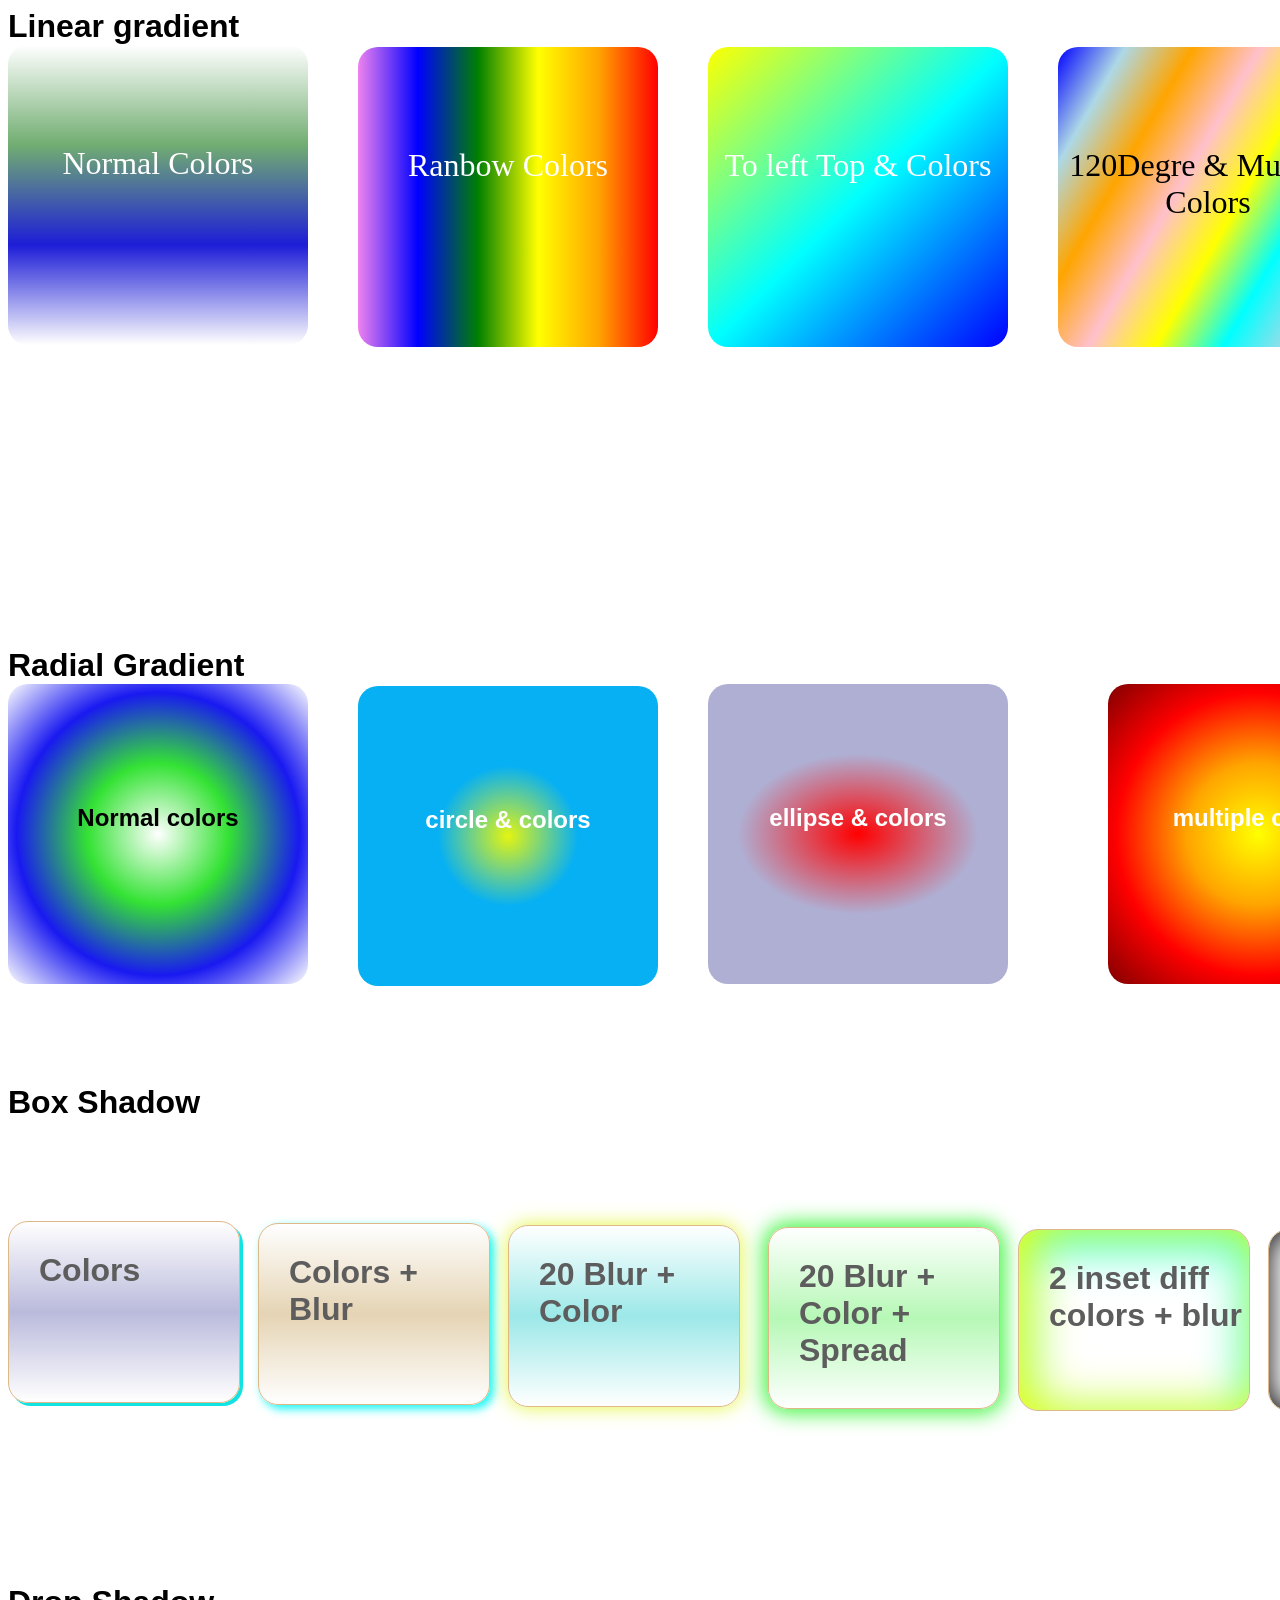
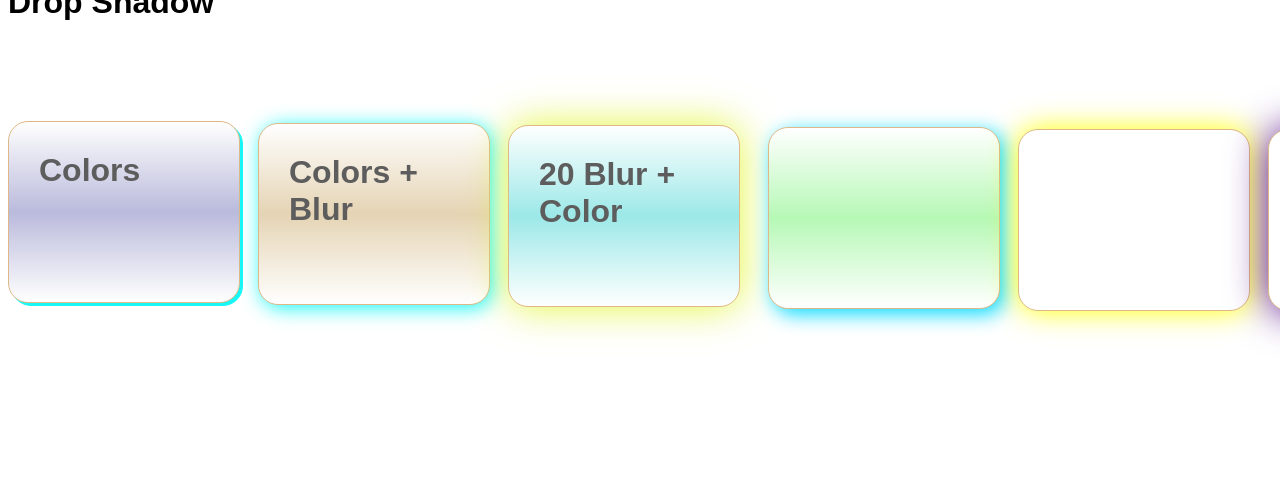
==== index.html @ 3f320458 "add index & style This is important adding" ====
<!DOCTYPE html>
<html lang="en">
<head>
  <meta charset="UTF-8">
  <meta name="viewport" content="width=device-width, initial-scale=1.0">
  <title>Css Gradient</title>
  <link rel="stylesheet" href="./style.css">
</head>
<body >
  <section class="section-1">
<label for="" id="lbl-1">Linear gradient</label>
<div id="lg1">Normal Colors </div>
 <div id="lg2">Ranbow Colors </div>
 <div id="lg3"> To left Top & Colors </div>
 <div id="lg4">120Degre & Multiple Colors</div>
  </section>
<section class="section-2">
  <label for=""  id="lbl-2">Radial Gradient</label>
  <div id="Rl1"><h1>Normal colors </h1></div>
<div id="Rl2"><h1>circle & colors</h1></div>
<div id="Rl3"><h1>ellipse & colors</h1></div>
<div id="Rl4"><h1>multiple colors</h1></div>

<section class="box-shadow">
  <label for="" id="lbl-3">Box Shadow</label>
<div id="shadow-1"> Colors</div>
<div id="shadow-2"> Colors + Blur </div>
<div id="shadow-3"> 20 Blur + Color</div>
<div id="shadow-4">20 Blur + Color + Spread</div>
<div id="shadow-5"> 2 inset diff colors + blur</div>
<div id="shadow-6"> 1 inset + blur + <br>color</div>

</section>
<section class="drop-shadow">
<label for="" id="lbl-4">  Drop Shadow</label>
<div id="D-shadow-1">Colors</div>
<div id="D-shadow-2"> Colors + Blur </div>
<div id="D-shadow-3">20 Blur + Color</div>
<div id="D-shadow-4"></div>
<div id="D-shadow-5"></div>
<div id="D-shadow-6"></div>
</section>
</section>
</body>
</html>
---- style.css ----
#lg1{
    background-color: black;
    width: 300px;
    height: 200px;
    text-align: center;
    color: white;
    padding-top: 100px;
    font-size: xx-large;
    border-radius: 20px;

    margin-bottom: 50px;
background-image: linear-gradient(white, rgb(113, 173, 113) ,rgb(29, 29, 215),white);
/* box-shadow:7px 7px  rgb(21, 233, 233); */
}
#lg2{
    background-color: black;
    width: 300px;
    height: 200px;
    text-align: center;
    color: white;
        font-size: xx-large;
border-radius: 20px;

    padding-top: 100px;
    margin-left: 350px;
    margin-top: -348px;
    background-image: linear-gradient(to left, red , orange,yellow,green,blue,violet);
/* box-shadow: 0px 0px 20px 10px rgb(19, 242, 242); */
}
#lg3{
   background-color: black;
    width: 300px;
    height: 200px;
    text-align: center;
    color: white;
        font-size: xx-large;
color: white;
    padding-top: 100px;
    margin-left: 700px;
    margin-top: -300px;
    background-image: linear-gradient(to left top,blue ,aqua, yellow);
/* box-shadow: 1px 5px 20px  5px rgb(221, 41, 161); */
border-radius: 20px;
}
#lg4{
   
 background-color: black;
    width: 300px;
    height: 200px;
    text-align: center;
    color: white;
        font-size: xx-large;
        color: black;
        border-radius: 20px;



    padding-top: 100px;
    margin-left: 1050px;
    margin-top: -300px;
    background-image: linear-gradient(120deg, blue,lightblue,orange,pink,yellow,aqua,lightblue,blue);
/* box-shadow: 1px 8px 20px  20px rgb(41, 191, 221); */

}

.section-2{
    margin-top: 300px;
}
#Rl1{
background-color: black;
    width: 300px;
    height: 200px;
    text-align: center;
    padding-top: 100px;
    margin-bottom: 50px;
    color: black;
    border-radius: 20px;

font-family: arial;
background-image: radial-gradient(white  ,rgb(52, 226, 52),rgb(25, 25, 241),white);
}
#Rl2{
background-color: black;
    width: 300px;
    height: 200px;
    text-align: center;
    color: white;
    border-radius: 20px;

    padding-top: 100px;
    margin-left: 350px;
    margin-top: -348px;
    font-family: arial;
    background-image:radial-gradient(circle 70px,rgb(228, 244, 16),rgb(7, 176, 243))


}
#Rl3{
background-color: black;
    width: 300px;
    height: 200px;
    text-align: center;
    color: white;
    border-radius: 20px;

    padding-top: 100px;
    margin-left: 700px;
    margin-top: -302px;
    font-family: arial;
        background-image:radial-gradient(ellipse 120px 80px ,red,rgb(175, 175, 211))



}
#Rl4{
background-color: black;
    width: 300px;
    height: 200px;
    text-align: center;
    border-radius: 20px;

    color: white;
    padding-top: 100px;
    margin-left: 1100px;
    margin-top: -300px;
    font-family: arial;
    background-image:radial-gradient(yellow,orange ,red , maroon)


}
.box-shadow{
    margin-bottom: 100px;
    background-image: url(./asset/images/img-2/about.png);
    height: 400px;
    margin-top: 100px;
}
#shadow-1{
    width: 200px;
    height: 150px;
background-image: linear-gradient(white,rgb(186, 186, 220),white);
    border: 1px solid burlywood;
    margin-top: 100px;
   margin-left: 0px;
   border-radius: 20px;
   box-shadow: 3px 3px rgb(17, 227, 227);
padding-top: 30px;
padding-left: 30px;
font-size: xx-large;
font-family: arial;
font-weight: 900;
color: rgb(94, 93, 93);
}
#shadow-2{
    width: 200px;
    height: 150px;
background-image: linear-gradient(white,rgb(229, 212, 180),white);
    border: 1px solid burlywood;
    margin-top: 100px;
   margin-left: 250px;
   border-radius: 20px;
   margin-top: -180px;
   box-shadow: 4px 4px 10px rgb(24, 246, 246);
   padding-top: 30px;
padding-left: 30px;
font-size: xx-large;
font-family: arial;
font-weight: 900;
color: rgb(94, 93, 93);


}
#shadow-3{
    width: 200px;
    height: 150px;
background-image: linear-gradient(white,rgb(156, 232, 232),white);
box-shadow: 0px 0px 20px rgb(227, 246, 60);
    border: 1px solid burlywood;
    margin-top: 100px;
   margin-left: 500px;
   border-radius: 20px;
   margin-top: -180px;
   padding-top: 30px;
padding-left: 30px;
font-size: xx-large;
font-family: arial;
font-weight: 900;
color: rgb(94, 93, 93);


}
#shadow-4{
    width: 200px;
    height: 150px;
background-image: linear-gradient(white,rgb(182, 248, 182),white);
    border: 1px solid burlywood;
    margin-top: 100px;
    box-shadow: 0px 0px 20px 5px rgb(76, 245, 76);
   margin-left: 760px;
   border-radius: 20px;
   margin-top: -180px;
   padding-top: 30px;
padding-left: 30px;
font-size: xx-large;
font-family: arial;
font-weight: 900;
color: rgb(94, 93, 93);


}
#shadow-5{
    width: 200px;
    height: 150px;
/* background-image: linear-gradient(white,rgb(248, 182, 237),white); */
    border: 1px solid burlywood;
    margin-top: 100px;
   margin-left: 1010px;
   border-radius: 20px;
   margin-top: -180px;
   background-color: white;
   box-shadow: inset 10px 0px 50px rgb(255, 255, 0), inset 0px 15px 50px rgb(0, 255, 255);
   padding-top: 30px;
padding-left: 30px;
font-size: xx-large;
font-family: arial;
font-weight: 900;
color: rgb(94, 93, 93);


}
#shadow-6{
    width: 200px;
    height: 150px;
/* background-image: linear-gradient(white,rgb(248, 198, 182),white); */
   background-color: white;    
   border: 1px solid burlywood;
   margin-top: 100px;
   margin-left: 1260px;
   border-radius: 20px;
   margin-top: -182px;
   box-shadow: inset 0px 0px 30px black;
   padding-top: 30px;
padding-left: 30px;
font-size: xx-large;
font-family: arial;
font-weight: 900;
color: rgb(94, 93, 93);


}
.drop-shadow{
    margin-bottom: 100px;
    background-image: url(./asset/images/img-2/about.png);
    height: 400px;
}
#D-shadow-1{
     width: 200px;
    height: 150px;
background-image: linear-gradient(white,rgb(186, 186, 220),white);
    border: 1px solid burlywood;
    margin-top: 100px;
   margin-left: 0px;
   border-radius: 20px;
padding-top: 30px;
padding-left: 30px;
font-size: xx-large;
font-family: arial;
font-weight: 900;
color: rgb(94, 93, 93);
   filter:drop-shadow(3px 3px  rgb(24, 246, 246)) ;

}
#D-shadow-2{
    width: 200px;
    height: 150px;
background-image: linear-gradient(white,rgb(229, 212, 180),white);
    border: 1px solid burlywood;
    margin-top: 100px;
   margin-left: 250px;
   border-radius: 20px;
   margin-top: -180px;
   padding-top: 30px;
padding-left: 30px;
font-size: xx-large;
font-family: arial;
font-weight: 900;
color: rgb(94, 93, 93);
filter: drop-shadow(3px 3px 10px rgb(24,246,246));


}
#D-shadow-3{
    width: 200px;
    height: 150px;
background-image: linear-gradient(white,rgb(156, 232, 232),white);
    border: 1px solid burlywood;
    margin-top: 100px;
   margin-left: 500px;
   border-radius: 20px;
   margin-top: -180px;
   padding-top: 30px;
padding-left: 30px;
font-size: xx-large;
font-family: arial;
font-weight: 900;
color: rgb(94, 93, 93);
filter: drop-shadow( 0px 0px 20px rgb(227, 246, 60));



}
#D-shadow-4{
    width: 200px;
    height: 150px;
background-image: linear-gradient(white,rgb(182, 248, 182),white);
    border: 1px solid burlywood;
    margin-top: 100px;
   margin-left: 760px;
   border-radius: 20px;
   margin-top: -180px;
   padding-top: 30px;
padding-left: 30px;
font-size: xx-large;
font-family: arial;
font-weight: 900;
color: rgb(94, 93, 93);
filter: drop-shadow(5px 5px 10px rgb(0, 217, 255) )


}
#D-shadow-5{
    width: 200px;
    height: 150px;
/* background-image: linear-gradient(white,rgb(248, 182, 237),white); */
    border: 1px solid burlywood;
    margin-top: 100px;
   margin-left: 1010px;
   border-radius: 20px;
   margin-top: -180px;
   background-color: white;
   padding-top: 30px;
padding-left: 30px;
font-size: xx-large;
font-family: arial;
font-weight: 900;
color: rgb(94, 93, 93);
filter: drop-shadow(0px 0px 15px yellow);


}
#D-shadow-6{
    width: 200px;
    height: 150px;
/* background-image: linear-gradient(white,rgb(248, 198, 182),white); */
   background-color: white;    
   border: 1px solid burlywood;
   margin-top: 100px;
   margin-left: 1260px;
   border-radius: 20px;
   margin-top: -182px;
   padding-top: 30px;
padding-left: 30px;
font-size: xx-large;
font-family: arial;
font-weight: 900;
color: rgb(94, 93, 93);
filter: drop-shadow(1px 1px 20px indigo);


}
#lbl-1{
    font-family: arial;
    font-size: xx-large;
    font-weight: 800;
}
#lbl-2{
    font-family: arial;
    font-size: xx-large;
    font-weight: 800;
}#lbl-3{
    font-family: arial;
    font-size: xx-large;
    font-weight: 800;
}#lbl-4{
    font-family: arial;
    font-size: xx-large;
    font-weight: 800;
}
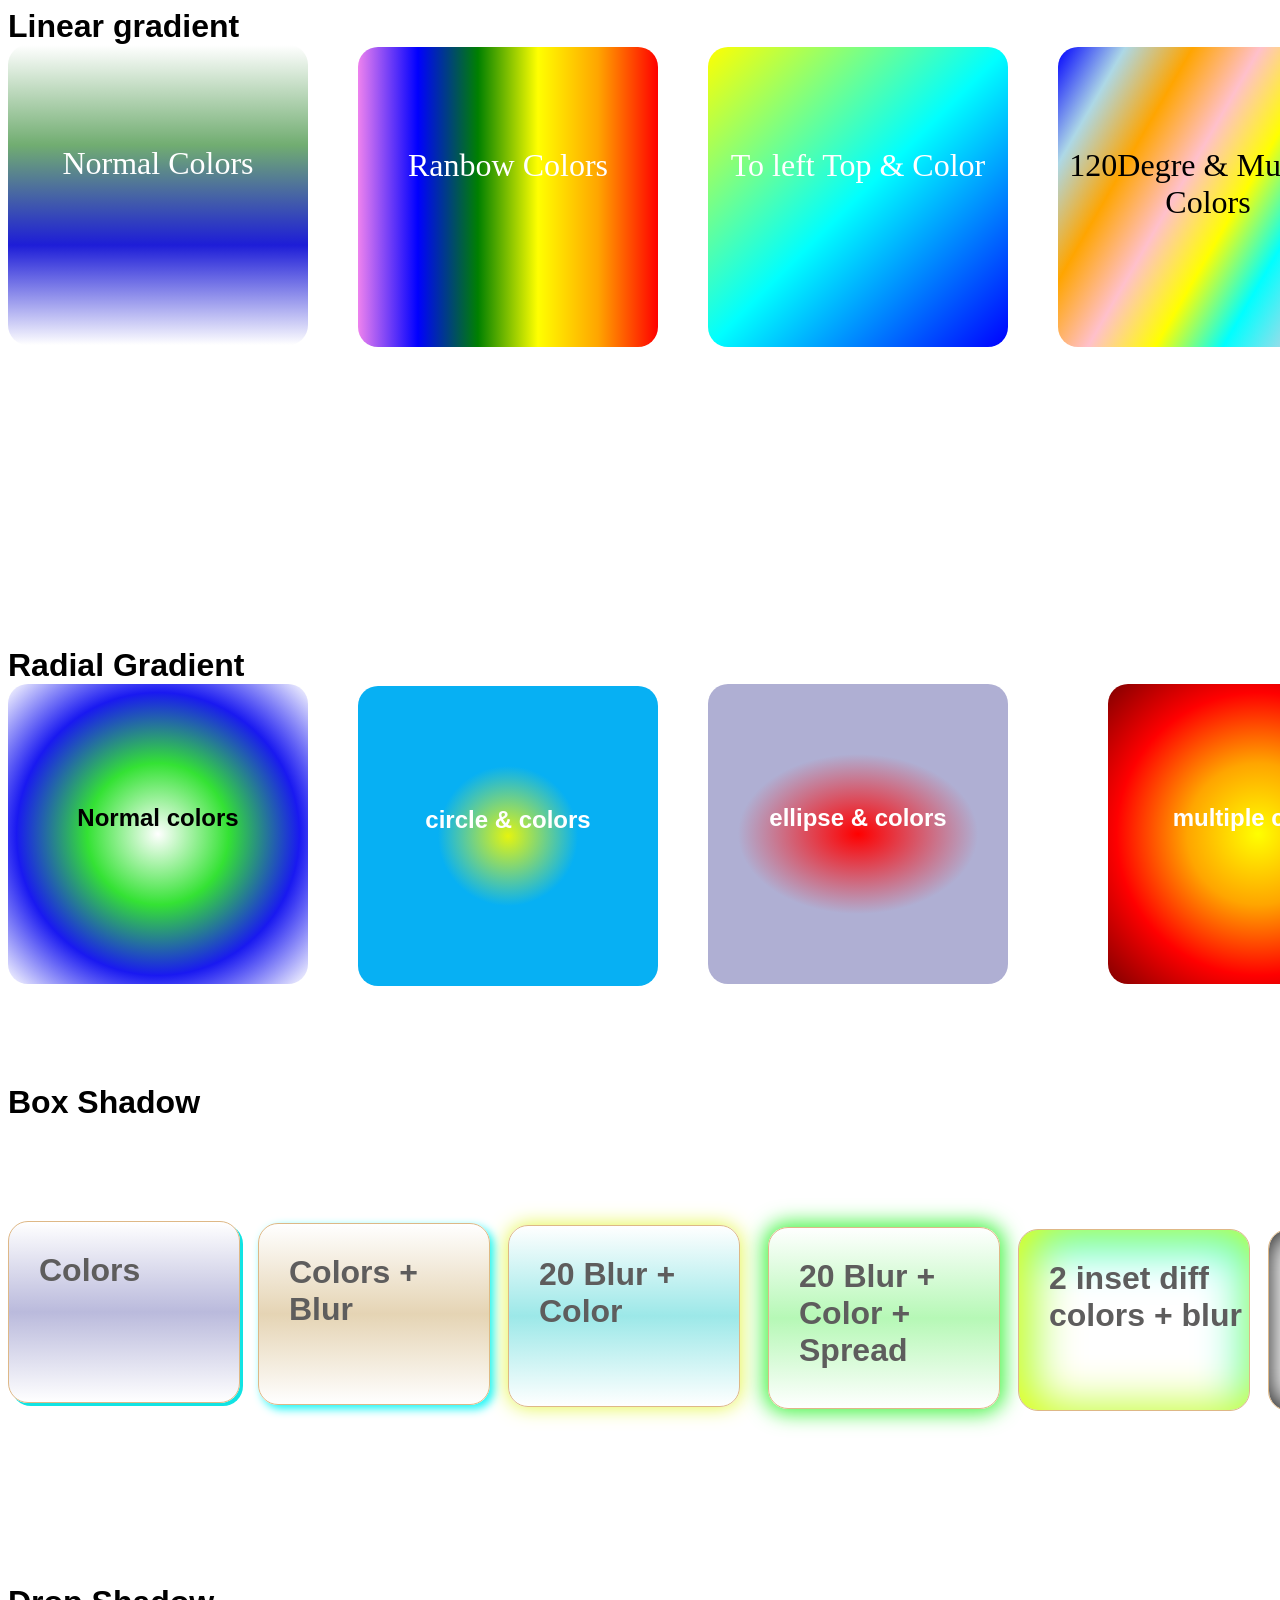
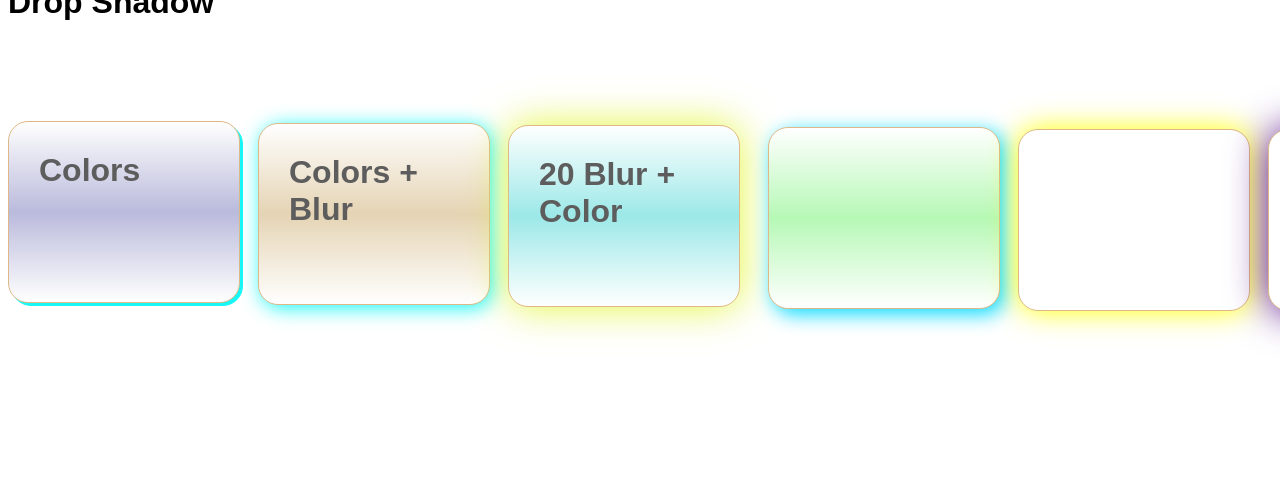
==== commit 45c289e4: "UPdate" ====
--- a/index.html
+++ b/index.html
@@ -11,7 +11,7 @@
 <label for="" id="lbl-1">Linear gradient</label>
 <div id="lg1">Normal Colors </div>
  <div id="lg2">Ranbow Colors </div>
- <div id="lg3"> To left Top & Colors </div>
+ <div id="lg3"> To left Top & Color </div>
  <div id="lg4">120Degre & Multiple Colors</div>
   </section>
 <section class="section-2">
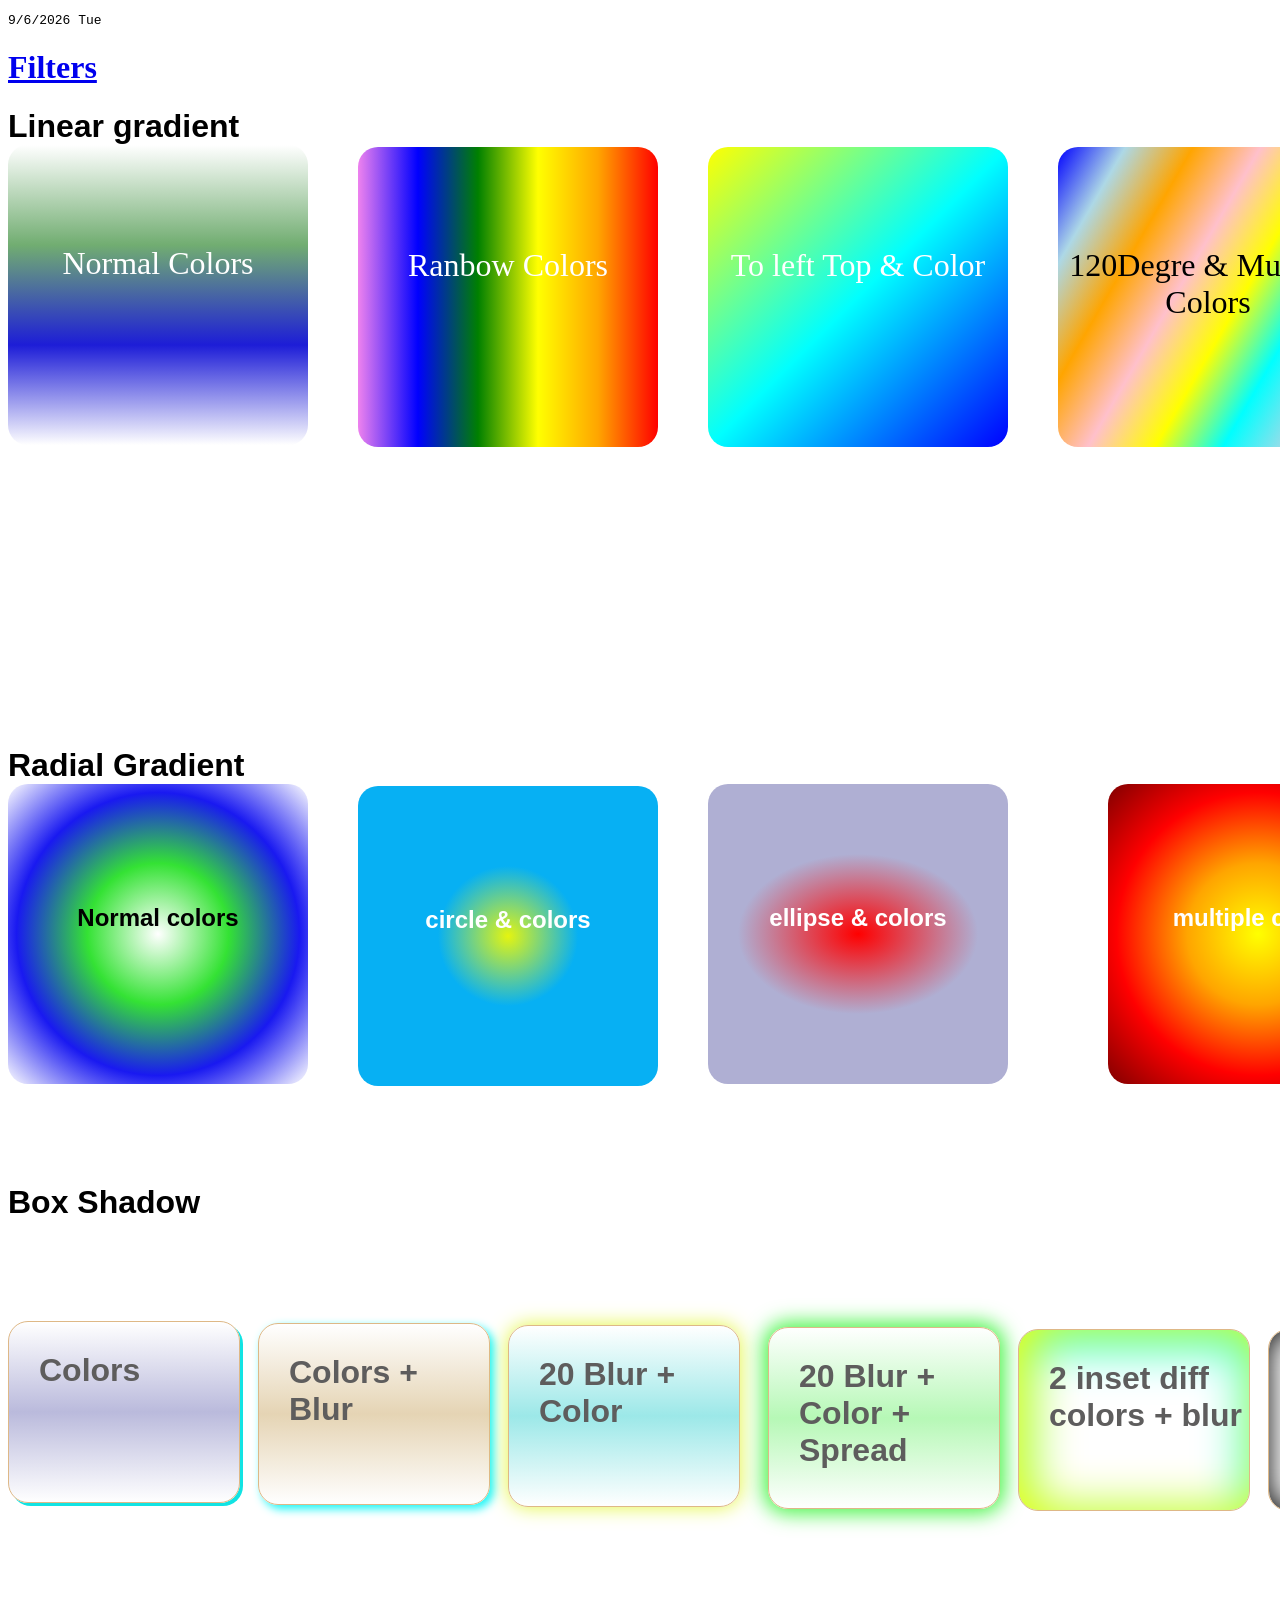
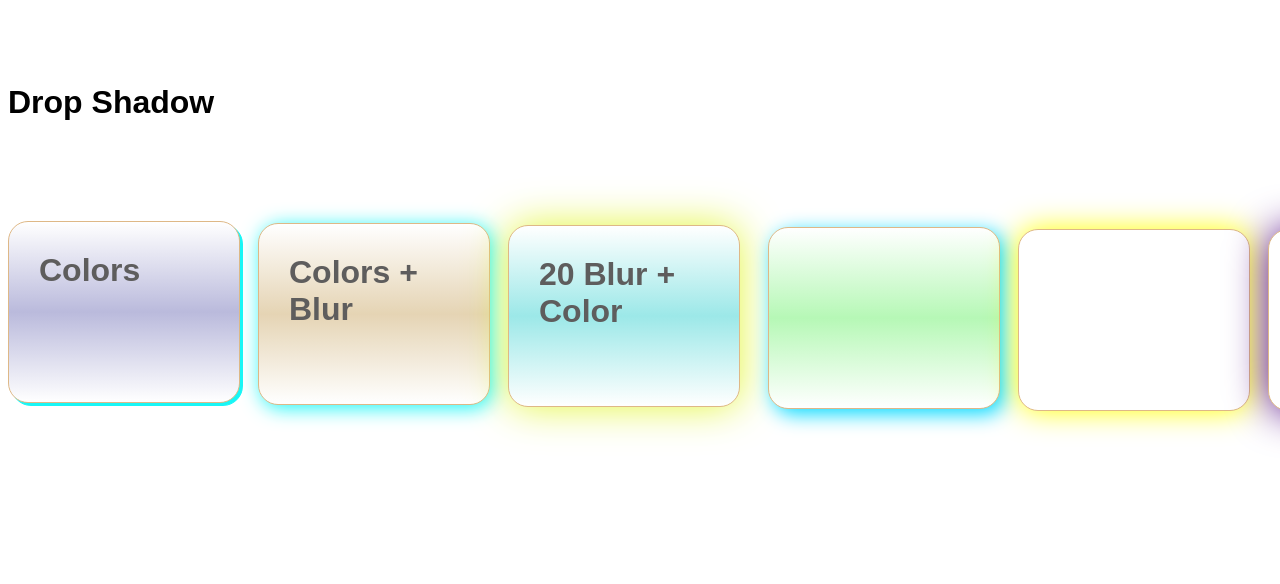
==== commit 53397cf3: "add Filters" ====
--- a/index.html
+++ b/index.html
@@ -7,6 +7,8 @@
   <link rel="stylesheet" href="./style.css">
 </head>
 <body >
+  <pre>9/6/2026 Tue</pre>
+  <h1><a href="./filter.html">Filters</a></h1>
   <section class="section-1">
 <label for="" id="lbl-1">Linear gradient</label>
 <div id="lg1">Normal Colors </div>
--- a/style.css
+++ b/style.css
@@ -387,4 +387,695 @@
     font-family: arial;
     font-size: xx-large;
     font-weight: 800;
-}+}
+.grayscale{
+padding-left: 100px;
+}
+#label-1{
+  font-family: arial;
+  font-size: xxx-large;
+  font-weight:900 ;
+  text-align: center;
+  margin-bottom: 50px;
+}
+#G-1{
+
+  width: 250px;
+  height: 200px;
+  filter: grayscale(0.9);
+
+}
+#G-1:hover{
+
+  width: 250px;
+  height: 200px;
+  filter: grayscale(0);
+  border: 2px solid rgb(37, 253, 253);
+}
+
+#G-2{
+
+  width: 250px;
+  height: 200px;
+  filter: grayscale(0.7);
+}
+#G-2:hover{
+
+  width: 250px;
+  height: 200px;
+  filter: grayscale(0);
+  border: 2px solid rgb(37, 253, 253);
+}
+#G-3{
+
+  width: 250px;
+  height: 200px;
+  filter: grayscale(60%);
+}
+#G-3:hover{
+
+  width: 250px;
+  height: 200px;
+  filter: grayscale(0);
+  border: 2px solid rgb(37, 253, 253);
+}
+#G-4{
+
+  width: 250px;
+  height: 200px;
+  filter: grayscale(40%);
+}
+#G-4:hover{
+
+  width: 250px;
+  height: 200px;
+  filter: grayscale(0);
+  border: 2px solid rgb(37, 253, 253);
+}
+#G-5{
+
+  width: 250px;
+  height: 200px;
+  filter: grayscale(20%);
+}
+#G-5:hover{
+
+  width: 250px;
+  height: 200px;
+  filter: grayscale(0);
+  border: 2px solid rgb(37, 253, 253);
+}
+/* opacity section */
+#O-1{
+
+  width: 250px;
+  height: 200px;
+  filter: opacity(0.9);
+
+}
+#O-1:hover{
+
+  width: 250px;
+  height: 200px;
+    filter: opacity(0.2);
+  border: 2px solid rgb(37, 253, 253);
+
+}
+
+#O-2{
+
+  width: 250px;
+  height: 200px;
+  filter: opacity(0.7);
+}
+#O-2:hover{
+
+  width: 250px;
+  height: 200px;
+   border: 2px solid rgb(37, 253, 253);
+filter: opacity(0.2);
+}
+#O-3{
+
+  width: 250px;
+  height: 200px;
+  filter: opacity(50%);
+}
+#O-3:hover{
+
+  width: 250px;
+  height: 200px;
+    border: 2px solid rgb(37, 253, 253);
+filter: opacity(0.8);
+  
+}
+#O-4{
+
+  width: 250px;
+  height: 200px;
+  filter: opacity(30%);
+}
+#O-4:hover{
+
+  width: 250px;
+  height: 200px;
+    border: 2px solid rgb(37, 253, 253);
+filter: opacity(0.7);
+ 
+}
+#O-5{
+
+  width: 250px;
+  height: 200px;
+  filter: opacity(20%);
+}
+#O-5:hover{
+
+  width: 250px;
+  height: 200px;
+  border: 2px solid rgb(37, 253, 253);
+  filter: opacity(100%);
+}
+/* Blur */
+#b-1{
+
+  width: 250px;
+  height: 200px;
+filter: blur(1px);
+}
+#b-1:hover{
+
+  width: 250px;
+  height: 200px;
+filter: blur(0px);
+   border: 2px solid rgb(37, 253, 253);
+
+
+}
+
+#b-2{
+
+  width: 250px;
+  height: 200px;
+  filter: blur(1.5px);
+}
+#b-2:hover{
+
+  width: 250px;
+  height: 200px;
+   border: 2px solid rgb(37, 253, 253);
+   filter: blur(0px);
+}
+#b-3{
+
+  width: 250px;
+  height: 200px;
+  filter: blur(2px);
+
+}
+#b-3:hover{
+
+  width: 250px;
+  height: 200px;
+    border: 2px solid rgb(37, 253, 253);
+       filter: blur(0px);
+
+}
+#b-4{
+
+  width: 250px;
+  height: 200px;
+  filter: blur(2.5px);
+}
+#b-4:hover{
+
+  width: 250px;
+  height: 200px;
+    border: 2px solid rgb(37, 253, 253);
+      filter: blur(0px);
+
+}
+#b-5{
+
+  width: 250px;
+  height: 200px;
+  filter: blur(3px);
+}
+#b-5:hover{
+
+  width: 250px;
+  height: 200px;
+  border: 2px solid rgb(37, 253, 253);
+       filter: blur(0px);
+
+}
+/* contrast */
+#c-1{
+
+  width: 250px;
+  height: 200px;
+  filter: contrast(0.3);
+}
+#c-1:hover{
+
+  width: 250px;
+  height: 200px;
+   border: 2px solid rgb(37, 253, 253);
+  filter: contrast(100%);
+
+
+}
+
+#c-2{
+
+  width: 250px;
+  height: 200px;
+  filter: contrast(0.5);
+}
+#c-2:hover{
+
+  width: 250px;
+  height: 200px;
+   border: 2px solid rgb(37, 253, 253);
+     filter: contrast(100%);
+
+}
+#c-3{
+
+  width: 250px;
+  height: 200px;
+  filter: contrast(0.8);
+
+}
+#c-3:hover{
+
+  width: 250px;
+  height: 200px;
+    border: 2px solid rgb(37, 253, 253);
+  filter: contrast(100%);
+
+}
+#c-4{
+
+  width: 250px;
+  height: 200px;
+  filter: contrast(1.5);
+}
+#c-4:hover{
+
+  width: 250px;
+  height: 200px;
+    border: 2px solid rgb(37, 253, 253);
+  filter: contrast(100%);
+
+}
+#c-5{
+
+  width: 250px;
+  height: 200px;
+  filter: contrast(4);
+}
+#c-5:hover{
+
+  width: 250px;
+  height: 200px;
+  border: 2px solid rgb(37, 253, 253);
+  filter: contrast(100%);
+
+}
+
+
+/* Brightness */
+#B-1{
+
+  width: 250px;
+  height: 200px;
+  filter: brightness(0);
+}
+#B-1:hover{
+
+  width: 250px;
+  height: 200px;
+   border: 2px solid rgb(37, 253, 253);
+  filter: brightness(1);
+
+
+}
+
+#B-2{
+
+  width: 250px;
+  height: 200px;
+    filter: brightness(50%);
+
+}
+#B-2:hover{
+
+  width: 250px;
+  height: 200px;
+   border: 2px solid rgb(37, 253, 253);
+  filter: brightness(1);
+
+}
+#B-3{
+
+  width: 250px;
+  height: 200px;
+  filter: brightness(1.5);
+
+}
+#B-3:hover{
+
+  width: 250px;
+  height: 200px;
+    border: 2px solid rgb(37, 253, 253);
+  filter: brightness(1);
+
+}
+#B-4{
+
+  width: 250px;
+  height: 200px;
+    filter: brightness(2);
+
+}
+#B-4:hover{
+
+  width: 250px;
+  height: 200px;
+    border: 2px solid rgb(37, 253, 253);
+  filter: brightness(1);
+
+}
+#B-5{
+
+  width: 250px;
+  height: 200px;
+    filter: brightness(0.3);
+
+}
+#B-5:hover{
+
+  width: 250px;
+  height: 200px;
+  border: 2px solid rgb(37, 253, 253);
+  filter: brightness(1);
+
+}
+
+/* Invert */
+
+#i-1{
+
+  width: 250px;
+  height: 200px;
+  filter: invert(1);
+}
+#i-1:hover{
+
+  width: 250px;
+  height: 200px;
+   border: 2px solid rgb(37, 253, 253);
+filter: invert(0);
+
+}
+
+#i-2{
+
+  width: 250px;
+  height: 200px;
+  filter: invert(0.8);
+
+}
+#i-2:hover{
+
+  width: 250px;
+  height: 200px;
+   border: 2px solid rgb(37, 253, 253);
+filter: invert(0);
+
+
+}
+#i-3{
+
+  width: 250px;
+  height: 200px;
+  filter: invert(70%);
+
+}
+#i-3:hover{
+
+  width: 250px;
+  height: 200px;
+    border: 2px solid rgb(37, 253, 253);
+filter: invert(0);
+
+}
+#i-4{
+
+  width: 250px;
+  height: 200px;
+  filter: invert(30%);
+
+}
+#i-4:hover{
+
+  width: 250px;
+  height: 200px;
+    border: 2px solid rgb(37, 253, 253);
+filter: invert(0);
+
+}
+#i-5{
+
+  width: 250px;
+  height: 200px;
+  filter: invert(50%);
+
+}
+#i-5:hover{
+
+  width: 250px;
+  height: 200px;
+  border: 2px solid rgb(37, 253, 253);
+filter: invert(0);
+
+}
+
+/* sepia */
+#s-1{
+
+  width: 250px;
+  height: 200px;
+  filter: sepia(1);
+}
+#s-1:hover{
+
+  width: 250px;
+  height: 200px;
+   border: 2px solid rgb(37, 253, 253);
+filter: sepia(0);
+
+}
+
+#s-2{
+
+  width: 250px;
+  height: 200px;
+  filter: sepia(0.8);
+
+}
+#s-2:hover{
+
+  width: 250px;
+  height: 200px;
+   border: 2px solid rgb(37, 253, 253);
+filter: sepia(0);
+
+
+}
+#s-3{
+
+  width: 250px;
+  height: 200px;
+  filter: sepia(70%);
+
+}
+#s-3:hover{
+
+  width: 250px;
+  height: 200px;
+    border: 2px solid rgb(37, 253, 253);
+filter: sepia(0);
+
+}
+#s-4{
+
+  width: 250px;
+  height: 200px;
+  filter: sepia(50%);
+
+}
+#s-4:hover{
+
+  width: 250px;
+  height: 200px;
+    border: 2px solid rgb(37, 253, 253);
+filter: sepia(0);
+
+}
+#s-5{
+
+  width: 250px;
+  height: 200px;
+  filter: sepia(0%);
+
+}
+#s-5:hover{
+
+  width: 250px;
+  height: 200px;
+  border: 2px solid rgb(37, 253, 253);
+filter: sepia(1);
+
+}
+
+
+/* Saturate */
+#S-1{
+
+  width: 250px;
+  height: 200px;
+  filter: saturate(0);
+}
+#S-1:hover{
+
+  width: 250px;
+  height: 200px;
+   border: 2px solid rgb(37, 253, 253);
+filter: saturate(3);
+
+}
+
+#S-2{
+
+  width: 250px;
+  height: 200px;
+  filter: saturate(0.5);
+
+}
+#S-2:hover{
+
+  width: 250px;
+  height: 200px;
+   border: 2px solid rgb(37, 253, 253);
+filter: saturate(200%);
+
+
+}
+#S-3{
+
+  width: 250px;
+  height: 200px;
+  filter: saturate(1);
+
+}
+#S-3:hover{
+
+  width: 250px;
+  height: 200px;
+    border: 2px solid rgb(37, 253, 253);
+filter: saturate(400%);
+
+}
+#S-4{
+
+  width: 250px;
+  height: 200px;
+  filter: saturate(2);
+
+}
+#S-4:hover{
+
+  width: 250px;
+  height: 200px;
+    border: 2px solid rgb(37, 253, 253);
+filter: saturate(7);
+
+}
+#S-5{
+
+  width: 250px;
+  height: 200px;
+  filter: saturate(5);
+
+}
+#S-5:hover{
+
+  width: 250px;
+  height: 200px;
+  border: 2px solid rgb(37, 253, 253);
+filter: saturate(10);
+
+}
+/* Hue -rotate */
+#h-1{
+
+  width: 250px;
+  height: 200px;
+  filter: hue-rotate(60deg)
+}
+#h-1:hover{
+
+  width: 250px;
+  height: 200px;
+   border: 2px solid rgb(37, 253, 253);
+filter: hue-rotate(150deg);
+
+}
+
+#h-2{
+
+  width: 250px;
+  height: 200px;
+  filter: hue-rotate(90deg);
+
+}
+#h-2:hover{
+
+  width: 250px;
+  height: 200px;
+   border: 2px solid rgb(37, 253, 253);
+filter: hue-rotate(150deg);
+
+
+}
+#h-3{
+
+  width: 250px;
+  height: 200px;
+filter: hue-rotate(120deg);
+
+}
+#h-3:hover{
+
+  width: 250px;
+  height: 200px;
+    border: 2px solid rgb(37, 253, 253);
+filter: hue-rotate(150deg);
+
+}
+#h-4{
+
+  width: 250px;
+  height: 200px;
+filter: hue-rotate(150deg);
+
+}
+#h-4:hover{
+
+  width: 250px;
+  height: 200px;
+    border: 2px solid rgb(37, 253, 253);
+filter: hue-rotate(30deg);
+
+  }
+#h-5{
+
+  width: 250px;
+  height: 200px;
+filter: hue-rotate(230deg);
+
+
+}
+#h-5:hover{
+
+  width: 250px;
+  height: 200px;
+  border: 2px solid rgb(37, 253, 253);
+filter: hue-rotate(150deg);
+
+}
+
+
+
